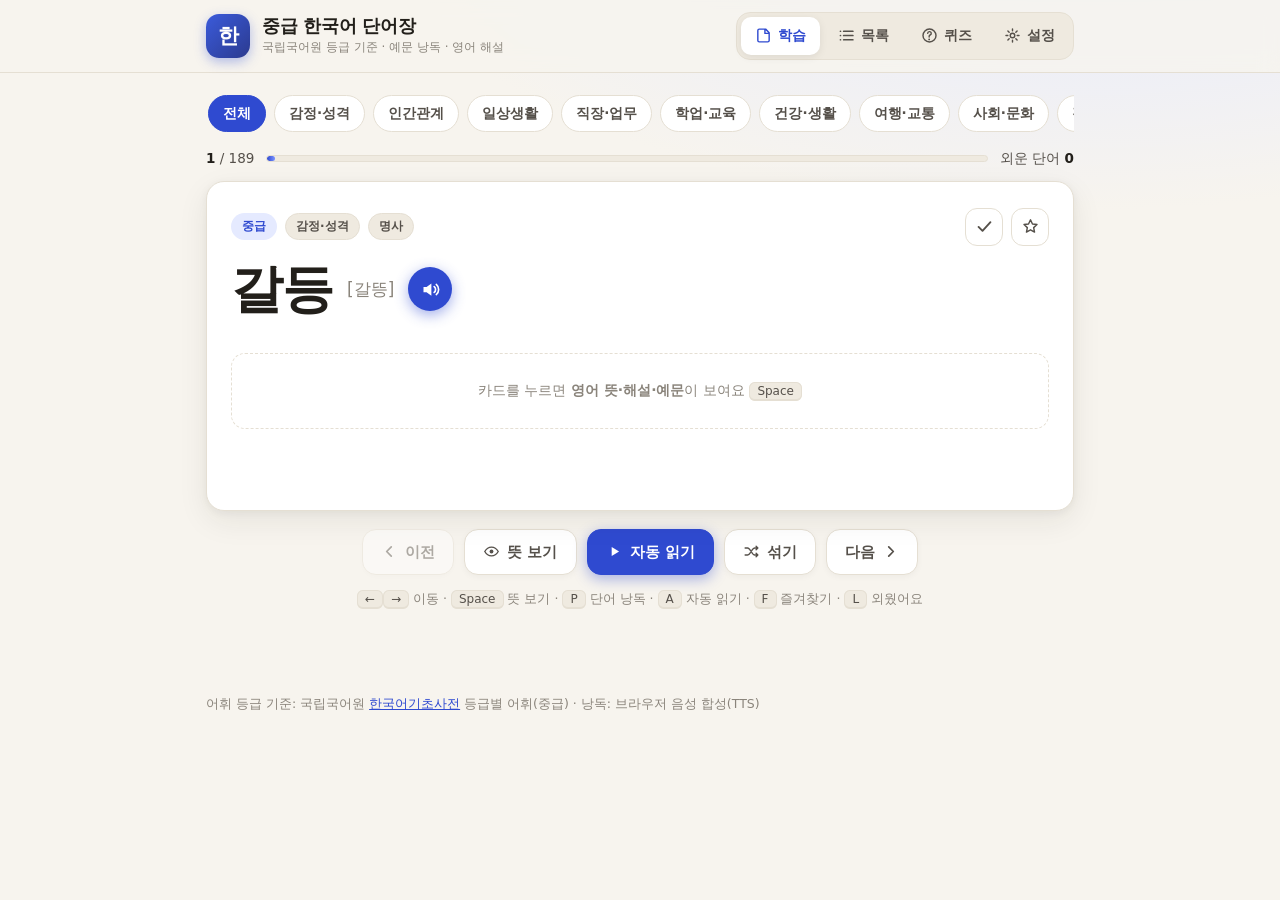
==== index.html @ 9f854114 "중급 한국어 단어장 앱 초기 구현 국립국어원 한국어기초사전 등급별 어휘(중급) 기준으로 선별한 189개 단어를 예문과 함께 한국어로 낭독하고 영어로 뜻과 문장을 설명해 주는 정적 " ====
<!DOCTYPE html>
<html lang="ko">
<head>
<meta charset="UTF-8">
<meta name="viewport" content="width=device-width, initial-scale=1.0, viewport-fit=cover">
<title>중급 한국어 단어장 · Intermediate Korean Vocabulary</title>
<meta name="description" content="국립국어원 한국어기초사전 등급 기준 중급 어휘를 예문과 함께 한국어로 읽어 주고, 영어로 뜻과 문장을 설명해 주는 학습 앱">
<meta name="theme-color" content="#2f4ad0">
<link rel="icon" type="image/svg+xml" href="assets/icon.svg">
<link rel="manifest" href="manifest.webmanifest">
<link rel="stylesheet" href="css/style.css">
</head>
<body>

<header class="app-header">
  <div class="header-inner">
    <div class="brand">
      <div class="brand-mark" aria-hidden="true">한</div>
      <div class="brand-text">
        <h1>중급 한국어 단어장</h1>
        <p class="tagline">국립국어원 등급 기준 · 예문 낭독 · 영어 해설</p>
      </div>
    </div>
    <nav class="tabs" role="tablist" aria-label="화면 선택">
      <button class="tab is-active" data-view="study" role="tab" aria-selected="true">
        <svg viewBox="0 0 24 24" aria-hidden="true"><path d="M4 5a2 2 0 0 1 2-2h9l5 5v11a2 2 0 0 1-2 2H6a2 2 0 0 1-2-2V5zm10-1v5h5" fill="none" stroke="currentColor" stroke-width="2" stroke-linejoin="round"/></svg>
        <span>학습</span>
      </button>
      <button class="tab" data-view="list" role="tab" aria-selected="false">
        <svg viewBox="0 0 24 24" aria-hidden="true"><path d="M8 6h13M8 12h13M8 18h13M3.5 6h.01M3.5 12h.01M3.5 18h.01" fill="none" stroke="currentColor" stroke-width="2.4" stroke-linecap="round"/></svg>
        <span>목록</span>
      </button>
      <button class="tab" data-view="quiz" role="tab" aria-selected="false">
        <svg viewBox="0 0 24 24" aria-hidden="true"><path d="M9.5 9a2.5 2.5 0 1 1 3.4 2.33c-.9.35-1.4 1-1.4 1.92V14" fill="none" stroke="currentColor" stroke-width="2" stroke-linecap="round"/><circle cx="11.5" cy="17.5" r="1.3" fill="currentColor"/><circle cx="12" cy="12" r="9.2" fill="none" stroke="currentColor" stroke-width="2"/></svg>
        <span>퀴즈</span>
      </button>
      <button class="tab" data-view="settings" role="tab" aria-selected="false">
        <svg viewBox="0 0 24 24" aria-hidden="true"><circle cx="12" cy="12" r="3.2" fill="none" stroke="currentColor" stroke-width="2"/><path d="M12 2.8v2.6M12 18.6v2.6M2.8 12h2.6M18.6 12h2.6M5.5 5.5l1.8 1.8M16.7 16.7l1.8 1.8M18.5 5.5l-1.8 1.8M7.3 16.7l-1.8 1.8" stroke="currentColor" stroke-width="2" stroke-linecap="round"/></svg>
        <span>설정</span>
      </button>
    </nav>
  </div>
</header>

<div id="tts-banner" class="notice" hidden>
  ⚠️ 이 브라우저는 음성 합성(TTS)을 지원하지 않아 낭독 기능을 쓸 수 없습니다. 최신 Chrome, Edge, Safari를 권장합니다.
</div>

<main>
  <section id="view-study" class="view" aria-label="학습"></section>
  <section id="view-list" class="view" hidden aria-label="단어 목록"></section>
  <section id="view-quiz" class="view" hidden aria-label="퀴즈"></section>
  <section id="view-settings" class="view" hidden aria-label="설정"></section>
</main>

<footer class="app-footer">
  <p>어휘 등급 기준: 국립국어원 <a href="https://krdict.korean.go.kr" target="_blank" rel="noopener">한국어기초사전</a> 등급별 어휘(중급) · 낭독: 브라우저 음성 합성(TTS)</p>
</footer>

<script src="data/words.js"></script>
<script src="data/words.extra.js"></script>
<script src="js/app.js"></script>
</body>
</html>
---- css/style.css ----
/* =============================================================
   중급 한국어 단어장 — 스타일
   ============================================================= */

:root {
  --bg: #f7f4ee;
  --bg-soft: #efeae0;
  --card: #ffffff;
  --ink: #221f1a;
  --ink-soft: #55504a;
  --muted: #8a847b;
  --line: #e5dfd3;
  --primary: #2f4ad0;
  --primary-soft: #e5eaff;
  --primary-ink: #ffffff;
  --accent: #d6455c;
  --accent-soft: #fde8ec;
  --good: #2b8a4b;
  --good-soft: #e2f4e8;
  --warn-soft: #fff3d6;
  --shadow: 0 10px 30px rgba(40, 34, 20, .08), 0 2px 8px rgba(40, 34, 20, .05);
  --radius: 18px;
  --speak-hl: #fff1c9;
}

@media (prefers-color-scheme: dark) {
  :root {
    --bg: #15171c;
    --bg-soft: #1b1e25;
    --card: #21252e;
    --ink: #edeae4;
    --ink-soft: #c4bfb6;
    --muted: #8d8880;
    --line: #323744;
    --primary: #7b93ff;
    --primary-soft: #2a3252;
    --primary-ink: #10131b;
    --accent: #ff7e93;
    --accent-soft: #48242c;
    --good: #5fce85;
    --good-soft: #1f3a2a;
    --warn-soft: #3d3420;
    --shadow: 0 10px 30px rgba(0, 0, 0, .45);
    --speak-hl: #4a3d1d;
  }
}

* { box-sizing: border-box; }

html { -webkit-text-size-adjust: 100%; }

body {
  margin: 0;
  font-family: "Noto Sans KR", "Apple SD Gothic Neo", "Malgun Gothic", "Pretendard", system-ui, -apple-system, sans-serif;
  background:
    radial-gradient(1200px 500px at 85% -10%, var(--primary-soft), transparent 60%),
    var(--bg);
  color: var(--ink);
  line-height: 1.55;
  min-height: 100dvh;
}

button {
  font: inherit;
  color: inherit;
  background: none;
  border: none;
  cursor: pointer;
  -webkit-tap-highlight-color: transparent;
}
button:focus-visible, .chip:focus-visible, .tab:focus-visible {
  outline: 3px solid color-mix(in srgb, var(--primary) 55%, transparent);
  outline-offset: 2px;
  border-radius: 10px;
}

a { color: var(--primary); }

/* ---------- 헤더 ---------- */
.app-header {
  position: sticky;
  top: 0;
  z-index: 20;
  backdrop-filter: blur(10px);
  background: color-mix(in srgb, var(--bg) 82%, transparent);
  border-bottom: 1px solid var(--line);
}
.header-inner {
  max-width: 900px;
  margin: 0 auto;
  padding: 12px 16px;
  display: flex;
  align-items: center;
  justify-content: space-between;
  gap: 12px;
  flex-wrap: wrap;
}
.brand { display: flex; align-items: center; gap: 12px; }
.brand-mark {
  width: 44px; height: 44px;
  border-radius: 13px;
  display: grid; place-items: center;
  font-weight: 900; font-size: 21px;
  color: #fff;
  background: linear-gradient(135deg, #3b5bdb, #2b3a8f);
  box-shadow: 0 4px 12px rgba(47, 74, 208, .35);
}
.brand-text h1 { margin: 0; font-size: 18px; line-height: 1.2; letter-spacing: -.3px; }
.tagline { margin: 2px 0 0; font-size: 12px; color: var(--muted); }

.tabs {
  display: flex;
  gap: 4px;
  background: var(--bg-soft);
  border: 1px solid var(--line);
  border-radius: 14px;
  padding: 4px;
}
.tab {
  display: flex; align-items: center; gap: 6px;
  padding: 8px 14px;
  border-radius: 10px;
  font-weight: 700; font-size: 14px;
  color: var(--ink-soft);
  transition: background .15s, color .15s;
}
.tab svg { width: 17px; height: 17px; }
.tab:hover { color: var(--ink); }
.tab.is-active { background: var(--card); color: var(--primary); box-shadow: 0 2px 8px rgba(0,0,0,.08); }

/* ---------- 공통 레이아웃 ---------- */
main {
  max-width: 900px;
  margin: 0 auto;
  padding: 20px 16px 60px;
}
.view { animation: fadein .18s ease; }
@keyframes fadein { from { opacity: 0; transform: translateY(4px); } to { opacity: 1; transform: none; } }

.notice {
  max-width: 900px;
  margin: 12px auto 0;
  padding: 10px 16px;
  border-radius: 12px;
  background: var(--warn-soft);
  border: 1px solid var(--line);
  font-size: 14px;
}

.app-footer {
  max-width: 900px;
  margin: 0 auto;
  padding: 0 16px 40px;
  color: var(--muted);
  font-size: 12.5px;
}

/* ---------- 필터 칩 ---------- */
.filter-row {
  display: flex;
  gap: 8px;
  overflow-x: auto;
  padding: 2px 2px 10px;
  scrollbar-width: none;
}
.filter-row::-webkit-scrollbar { display: none; }
.chip {
  flex: 0 0 auto;
  padding: 7px 14px;
  border-radius: 999px;
  border: 1px solid var(--line);
  background: var(--card);
  font-size: 13.5px;
  font-weight: 600;
  color: var(--ink-soft);
  transition: all .15s;
}
.chip:hover { border-color: var(--primary); color: var(--primary); }
.chip.is-active { background: var(--primary); border-color: var(--primary); color: var(--primary-ink); }
.chip.is-toggle.is-active { background: var(--accent); border-color: var(--accent); color: #fff; }

/* ---------- 진행 표시 ---------- */
.progress-row {
  display: flex;
  align-items: center;
  justify-content: space-between;
  gap: 12px;
  margin: 6px 0 12px;
  font-size: 13.5px;
  color: var(--ink-soft);
}
.progress-row b { color: var(--ink); }
.pbar {
  flex: 1;
  height: 7px;
  border-radius: 99px;
  background: var(--bg-soft);
  border: 1px solid var(--line);
  overflow: hidden;
}
.pbar > i {
  display: block;
  height: 100%;
  background: linear-gradient(90deg, var(--primary), #7b93ff);
  border-radius: 99px;
  transition: width .25s ease;
}

/* ---------- 학습 카드 ---------- */
.card {
  position: relative;
  background: var(--card);
  border: 1px solid var(--line);
  border-radius: var(--radius);
  box-shadow: var(--shadow);
  padding: 26px 24px 22px;
  min-height: 330px;
  cursor: pointer;
}
.card-top {
  display: flex;
  align-items: center;
  gap: 8px;
  flex-wrap: wrap;
  margin-bottom: 14px;
}
.badge {
  font-size: 12px;
  font-weight: 700;
  padding: 3px 10px;
  border-radius: 999px;
  border: 1px solid var(--line);
  color: var(--ink-soft);
  background: var(--bg-soft);
}
.badge.level { background: var(--primary-soft); color: var(--primary); border-color: transparent; }
.card-top .spacer { flex: 1; }

.icon-btn {
  width: 38px; height: 38px;
  border-radius: 12px;
  display: grid; place-items: center;
  border: 1px solid var(--line);
  background: var(--card);
  color: var(--ink-soft);
  transition: all .15s;
}
.icon-btn:hover { border-color: var(--primary); color: var(--primary); }
.icon-btn svg { width: 19px; height: 19px; }
.icon-btn.is-on { background: var(--accent-soft); border-color: var(--accent); color: var(--accent); }
.icon-btn.good.is-on { background: var(--good-soft); border-color: var(--good); color: var(--good); }

.word-line {
  display: flex;
  align-items: center;
  gap: 14px;
  flex-wrap: wrap;
}
.word {
  margin: 0;
  font-size: clamp(38px, 8vw, 52px);
  font-weight: 900;
  letter-spacing: -1px;
  line-height: 1.15;
}
.word.speaking, .ex-ko.speaking, .meaning.speaking, .def-en.speaking, .ex-en.speaking { background: var(--speak-hl); border-radius: 8px; box-shadow: 0 0 0 6px var(--speak-hl); }
.pron { font-size: 17px; color: var(--muted); font-weight: 500; }
.speak-btn {
  width: 44px; height: 44px;
  border-radius: 999px;
  display: grid; place-items: center;
  background: var(--primary);
  color: var(--primary-ink);
  box-shadow: 0 4px 14px color-mix(in srgb, var(--primary) 45%, transparent);
  transition: transform .12s, filter .15s;
}
.speak-btn:hover { filter: brightness(1.08); }
.speak-btn:active { transform: scale(.93); }
.speak-btn svg { width: 21px; height: 21px; }
.speak-btn.small { width: 32px; height: 32px; border-radius: 10px; background: var(--primary-soft); color: var(--primary); box-shadow: none; }
.speak-btn.small svg { width: 16px; height: 16px; }

.reveal-hint {
  margin-top: 34px;
  text-align: center;
  color: var(--muted);
  font-size: 14px;
  border: 1.5px dashed var(--line);
  border-radius: 14px;
  padding: 26px 14px;
}

.card-back { margin-top: 18px; }
.meaning {
  display: inline-block;
  font-size: clamp(21px, 4.6vw, 27px);
  font-weight: 800;
  color: var(--primary);
  letter-spacing: -.3px;
}
.defs { margin: 10px 0 0; }
.def-en { font-size: 15.5px; color: var(--ink-soft); display: inline-block; }
.def-ko { margin-top: 4px; font-size: 14px; color: var(--muted); }
.def-ko::before { content: "뜻풀이 · "; font-weight: 700; }

.examples {
  margin-top: 16px;
  border-top: 1px solid var(--line);
  padding-top: 14px;
  display: grid;
  gap: 12px;
}
.ex { display: grid; grid-template-columns: auto 1fr; gap: 10px; align-items: start; }
.ex-body { min-width: 0; }
.ex-ko { font-size: 17px; font-weight: 600; display: inline-block; }
.ex-en { display: block; font-size: 14px; color: var(--muted); margin-top: 2px; }

/* ---------- 학습 컨트롤 ---------- */
.controls {
  display: flex;
  align-items: center;
  justify-content: center;
  gap: 10px;
  margin-top: 18px;
  flex-wrap: wrap;
}
.ctrl-btn {
  display: flex;
  align-items: center;
  gap: 7px;
  padding: 11px 18px;
  border-radius: 14px;
  border: 1px solid var(--line);
  background: var(--card);
  font-weight: 700;
  font-size: 14.5px;
  color: var(--ink-soft);
  box-shadow: 0 2px 6px rgba(0,0,0,.04);
  transition: all .15s;
}
.ctrl-btn:hover { border-color: var(--primary); color: var(--primary); }
.ctrl-btn svg { width: 17px; height: 17px; }
.ctrl-btn.primary {
  background: var(--primary);
  border-color: var(--primary);
  color: var(--primary-ink);
  box-shadow: 0 4px 14px color-mix(in srgb, var(--primary) 40%, transparent);
}
.ctrl-btn.primary:hover { filter: brightness(1.07); color: var(--primary-ink); }
.ctrl-btn.playing { background: var(--accent); border-color: var(--accent); color: #fff; }
.ctrl-btn:disabled { opacity: .45; cursor: default; }
.ctrl-btn:disabled:hover { border-color: var(--line); color: var(--ink-soft); }

.empty {
  text-align: center;
  padding: 60px 20px;
  color: var(--muted);
  background: var(--card);
  border: 1.5px dashed var(--line);
  border-radius: var(--radius);
}
.empty b { color: var(--ink); }

kbd {
  font-family: inherit;
  font-size: 12px;
  padding: 1px 7px;
  border-radius: 6px;
  border: 1px solid var(--line);
  border-bottom-width: 2px;
  background: var(--bg-soft);
  color: var(--ink-soft);
}
.kbd-hint { text-align: center; margin-top: 14px; font-size: 12.5px; color: var(--muted); }

/* ---------- 목록 ---------- */
.list-tools {
  display: flex;
  gap: 10px;
  margin-bottom: 12px;
  flex-wrap: wrap;
}
.search-box {
  flex: 1;
  min-width: 200px;
  display: flex;
  align-items: center;
  gap: 8px;
  background: var(--card);
  border: 1px solid var(--line);
  border-radius: 13px;
  padding: 9px 14px;
}
.search-box svg { width: 17px; height: 17px; color: var(--muted); flex: 0 0 auto; }
.search-box input {
  border: none; outline: none; background: none;
  font: inherit; color: var(--ink);
  width: 100%;
}
select.cat-select {
  font: inherit;
  font-weight: 600;
  color: var(--ink);
  background: var(--card);
  border: 1px solid var(--line);
  border-radius: 13px;
  padding: 9px 12px;
}
.count-note { font-size: 13px; color: var(--muted); margin: 0 0 8px 2px; }

.word-list { display: grid; gap: 8px; }
.row {
  display: flex;
  align-items: center;
  gap: 12px;
  background: var(--card);
  border: 1px solid var(--line);
  border-radius: 14px;
  padding: 11px 14px;
  cursor: pointer;
  transition: border-color .15s, transform .12s;
}
.row:hover { border-color: var(--primary); }
.row-main { flex: 1; min-width: 0; }
.row-word { font-size: 17px; font-weight: 800; display: flex; align-items: baseline; gap: 8px; flex-wrap: wrap; }
.row-word .pron { font-size: 13px; }
.row-word .pos-tag { font-size: 11.5px; color: var(--muted); font-weight: 600; border: 1px solid var(--line); padding: 1px 7px; border-radius: 99px; }
.row-en { font-size: 13.5px; color: var(--ink-soft); overflow: hidden; text-overflow: ellipsis; white-space: nowrap; }
.row-flags { display: flex; gap: 4px; align-items: center; color: var(--muted); }
.row-flags .flag { width: 20px; height: 20px; }
.flag.fav { color: var(--accent); }
.flag.done { color: var(--good); }

/* ---------- 퀴즈 ---------- */
.quiz-setup, .quiz-run, .quiz-end {
  background: var(--card);
  border: 1px solid var(--line);
  border-radius: var(--radius);
  box-shadow: var(--shadow);
  padding: 26px 24px;
}
.quiz-setup h2, .quiz-end h2 { margin: 0 0 6px; font-size: 22px; }
.quiz-setup p.sub { margin: 0 0 18px; color: var(--muted); font-size: 14px; }
.quiz-types { display: grid; gap: 10px; grid-template-columns: repeat(auto-fit, minmax(210px, 1fr)); }
.quiz-type {
  text-align: left;
  border: 1.5px solid var(--line);
  border-radius: 14px;
  padding: 16px;
  transition: all .15s;
  background: var(--bg-soft);
}
.quiz-type:hover { border-color: var(--primary); background: var(--card); }
.quiz-type b { display: flex; align-items: center; gap: 8px; font-size: 16px; }
.quiz-type b svg { width: 19px; height: 19px; color: var(--primary); }
.quiz-type span { display: block; margin-top: 4px; font-size: 13px; color: var(--muted); }
.quiz-note { margin-top: 14px; font-size: 13px; color: var(--muted); }

.quiz-head { display: flex; align-items: center; justify-content: space-between; margin-bottom: 16px; font-size: 14px; color: var(--muted); font-weight: 600; }
.quiz-q { text-align: center; padding: 8px 0 20px; }
.quiz-q .word { font-size: clamp(32px, 7vw, 44px); }
.quiz-q .prompt-en { font-size: clamp(20px, 5vw, 26px); font-weight: 800; color: var(--primary); }
.quiz-q .speak-btn { margin: 6px auto 0; }
.quiz-q .listen-hint { color: var(--muted); font-size: 14px; margin-top: 8px; }
.quiz-opts { display: grid; gap: 10px; }
.quiz-opt {
  text-align: left;
  border: 1.5px solid var(--line);
  background: var(--bg-soft);
  border-radius: 13px;
  padding: 13px 16px;
  font-size: 15.5px;
  font-weight: 600;
  transition: all .13s;
}
.quiz-opt:hover:not(:disabled) { border-color: var(--primary); background: var(--card); }
.quiz-opt.correct { border-color: var(--good); background: var(--good-soft); color: var(--good); }
.quiz-opt.wrong { border-color: var(--accent); background: var(--accent-soft); color: var(--accent); }
.quiz-opt:disabled { cursor: default; }
.quiz-after { margin-top: 16px; display: flex; align-items: center; justify-content: space-between; gap: 10px; flex-wrap: wrap; }
.quiz-after .info { font-size: 14px; color: var(--ink-soft); }
.quiz-end .score { font-size: 44px; font-weight: 900; color: var(--primary); margin: 6px 0 2px; }
.quiz-end ul.wrong-list { margin: 12px 0 0; padding: 0 0 0 2px; list-style: none; display: grid; gap: 6px; }
.quiz-end ul.wrong-list li { font-size: 14.5px; }
.quiz-end ul.wrong-list b { font-size: 16px; margin-right: 6px; }
.quiz-end .actions { margin-top: 20px; display: flex; gap: 10px; flex-wrap: wrap; }

/* ---------- 설정 ---------- */
.settings-grid { display: grid; gap: 14px; }
.setting-card {
  background: var(--card);
  border: 1px solid var(--line);
  border-radius: var(--radius);
  padding: 20px;
}
.setting-card h3 { margin: 0 0 4px; font-size: 16.5px; }
.setting-card p.hint { margin: 0 0 14px; font-size: 13px; color: var(--muted); }
.setting-row {
  display: flex;
  align-items: center;
  justify-content: space-between;
  gap: 14px;
  padding: 9px 0;
  font-size: 14.5px;
}
.setting-row + .setting-row { border-top: 1px solid var(--line); }
.setting-row label.grow { flex: 1; }
.setting-row select, .setting-row input[type="range"] {
  font: inherit;
  max-width: 55%;
  background: var(--bg-soft);
  color: var(--ink);
  border: 1px solid var(--line);
  border-radius: 10px;
  padding: 7px 10px;
}
.setting-row input[type="range"] { accent-color: var(--primary); padding: 0; border: none; background: none; }
.rate-val { font-weight: 700; color: var(--primary); min-width: 44px; text-align: right; }

.switch { position: relative; width: 46px; height: 26px; flex: 0 0 auto; }
.switch input { position: absolute; opacity: 0; inset: 0; margin: 0; cursor: pointer; }
.switch i {
  position: absolute; inset: 0;
  border-radius: 99px;
  background: var(--bg-soft);
  border: 1px solid var(--line);
  transition: background .18s;
  pointer-events: none;
}
.switch i::after {
  content: "";
  position: absolute;
  top: 2px; left: 2px;
  width: 20px; height: 20px;
  border-radius: 99px;
  background: #fff;
  box-shadow: 0 1px 4px rgba(0,0,0,.25);
  transition: transform .18s;
}
.switch input:checked + i { background: var(--primary); border-color: var(--primary); }
.switch input:checked + i::after { transform: translateX(20px); }

.danger-btn {
  border: 1px solid var(--accent);
  color: var(--accent);
  border-radius: 11px;
  padding: 8px 14px;
  font-weight: 700;
  font-size: 13.5px;
}
.danger-btn:hover { background: var(--accent-soft); }
.stat-chips { display: flex; gap: 8px; flex-wrap: wrap; margin-top: 6px; }
.stat-chip { background: var(--bg-soft); border: 1px solid var(--line); border-radius: 10px; padding: 8px 14px; font-size: 13.5px; }
.stat-chip b { color: var(--primary); font-size: 16px; }

/* ---------- 모바일 ---------- */
@media (max-width: 640px) {
  /* backdrop-filter는 fixed 자손의 기준 블록을 만들므로,
     탭바를 화면 하단에 고정하려면 모바일에서는 헤더 블러를 끈다 */
  .app-header {
    backdrop-filter: none;
    -webkit-backdrop-filter: none;
    background: color-mix(in srgb, var(--bg) 96%, transparent);
  }
  .header-inner { padding: 10px 12px; }
  .brand-text h1 { font-size: 16px; }
  .tagline { display: none; }
  .tabs {
    position: fixed;
    left: 12px; right: 12px; bottom: 12px;
    z-index: 30;
    justify-content: space-around;
    background: color-mix(in srgb, var(--card) 92%, transparent);
    backdrop-filter: blur(12px);
    box-shadow: var(--shadow);
  }
  .tab { flex-direction: column; gap: 2px; font-size: 11px; padding: 7px 10px; flex: 1; }
  .tab svg { width: 20px; height: 20px; }
  main { padding-bottom: 110px; }
  .app-footer { padding-bottom: 110px; }
  .card { padding: 20px 18px 18px; min-height: 300px; }
  .controls { gap: 6px; }
  .ctrl-btn { padding: 9px 11px; font-size: 13px; }
  .ctrl-btn svg { width: 15px; height: 15px; }
  .kbd-hint { display: none; }
}
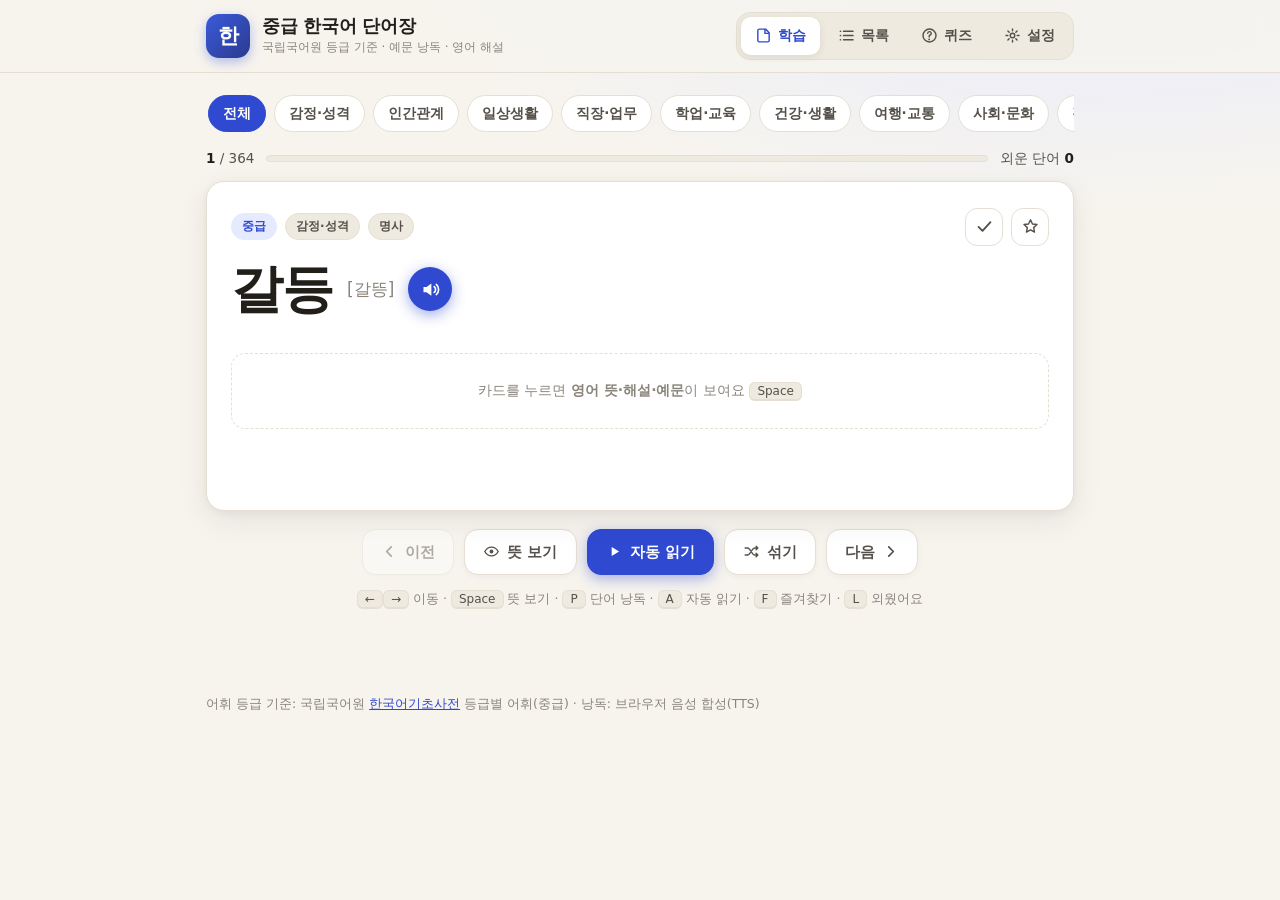
==== commit d4155c4c: "어휘 2차 확장(+175개, 총 364개)·오프라인 지원·주제별 진행률 추가 - data/words2.js: 중급 어휘 175개 추가 (전 주제 균형, 발음·품사·영어   해설·한" ====
--- a/index.html
+++ b/index.html
@@ -58,6 +58,7 @@
 </footer>
 
 <script src="data/words.js"></script>
+<script src="data/words2.js"></script>
 <script src="data/words.extra.js"></script>
 <script src="js/app.js"></script>
 </body>
--- a/css/style.css
+++ b/css/style.css
@@ -539,6 +539,17 @@
 }
 .switch input:checked + i { background: var(--primary); border-color: var(--primary); }
 .switch input:checked + i::after { transform: translateX(20px); }
+
+.cat-progress { margin-top: 14px; display: grid; gap: 7px; }
+.cat-progress-row {
+  display: grid;
+  grid-template-columns: 92px 1fr 52px;
+  align-items: center;
+  gap: 10px;
+  font-size: 13px;
+}
+.cat-progress-row .cat-name { color: var(--ink-soft); white-space: nowrap; overflow: hidden; text-overflow: ellipsis; }
+.cat-progress-row .cat-count { text-align: right; color: var(--muted); font-variant-numeric: tabular-nums; }
 
 .danger-btn {
   border: 1px solid var(--accent);
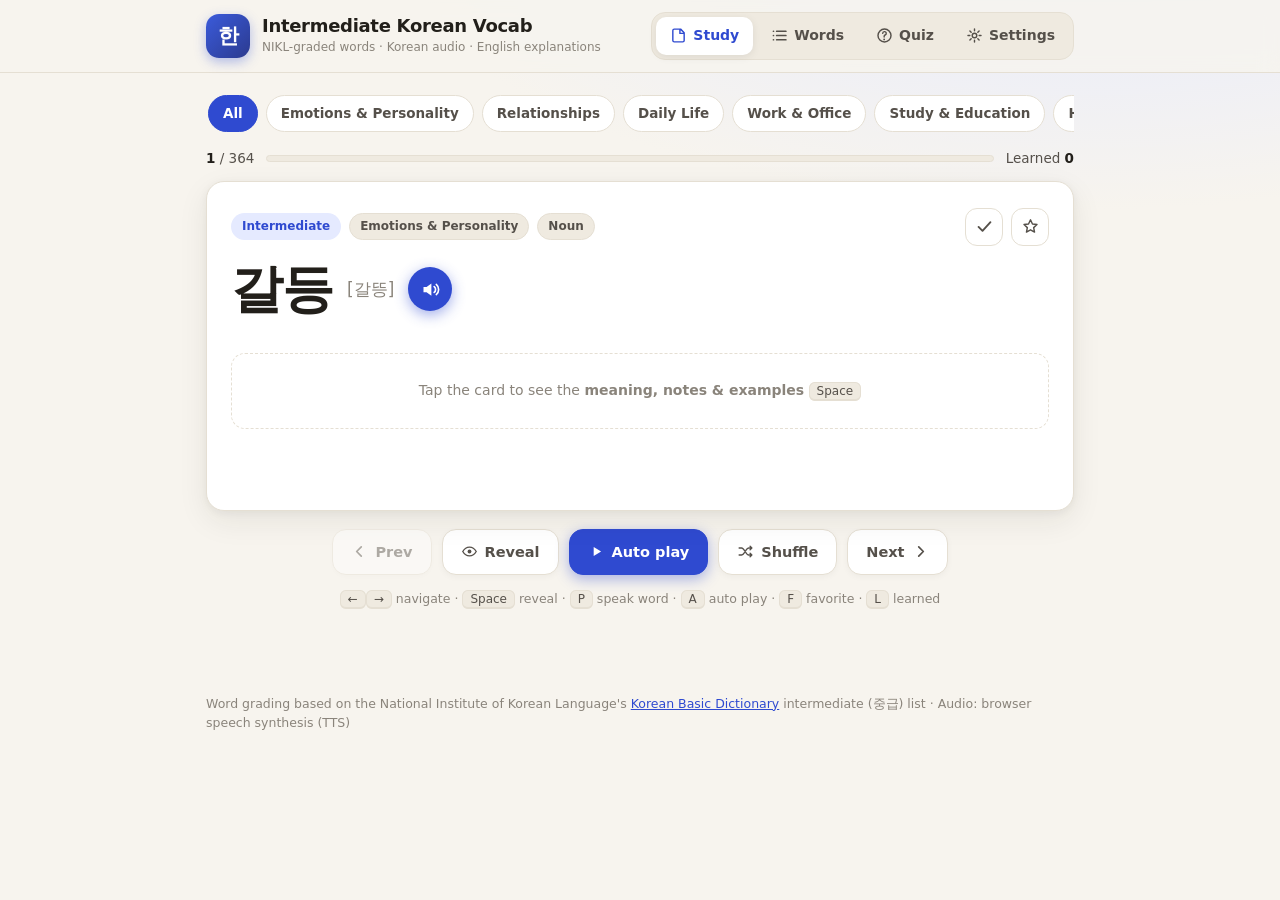
==== commit 33d03102: "UI를 영어로 전환 (한국어는 학습 콘텐츠에만 유지) 영어권 학습자를 위해 메뉴·버튼·안내문·설정 등 모든 UI 텍스트를 영어로 변경. 단어·발음·예문·한국어 뜻풀이는 그대로 한국" ====
--- a/index.html
+++ b/index.html
@@ -1,12 +1,17 @@
 <!DOCTYPE html>
-<html lang="ko">
+<html lang="en">
 <head>
 <meta charset="UTF-8">
 <meta name="viewport" content="width=device-width, initial-scale=1.0, viewport-fit=cover">
-<title>중급 한국어 단어장 · Intermediate Korean Vocabulary</title>
-<meta name="description" content="국립국어원 한국어기초사전 등급 기준 중급 어휘를 예문과 함께 한국어로 읽어 주고, 영어로 뜻과 문장을 설명해 주는 학습 앱">
+<title>Intermediate Korean Vocabulary · 중급 한국어 단어장</title>
+<meta name="description" content="Learn intermediate Korean words (NIKL-graded) with example sentences, native-style Korean audio, and English explanations.">
 <meta name="theme-color" content="#2f4ad0">
 <link rel="icon" type="image/svg+xml" href="assets/icon.svg">
+<link rel="apple-touch-icon" href="assets/apple-touch-icon.png">
+<meta name="mobile-web-app-capable" content="yes">
+<meta name="apple-mobile-web-app-capable" content="yes">
+<meta name="apple-mobile-web-app-status-bar-style" content="default">
+<meta name="apple-mobile-web-app-title" content="Korean Vocab">
 <link rel="manifest" href="manifest.webmanifest">
 <link rel="stylesheet" href="css/style.css">
 </head>
@@ -17,44 +22,44 @@
     <div class="brand">
       <div class="brand-mark" aria-hidden="true">한</div>
       <div class="brand-text">
-        <h1>중급 한국어 단어장</h1>
-        <p class="tagline">국립국어원 등급 기준 · 예문 낭독 · 영어 해설</p>
+        <h1>Intermediate Korean Vocab</h1>
+        <p class="tagline">NIKL-graded words · Korean audio · English explanations</p>
       </div>
     </div>
-    <nav class="tabs" role="tablist" aria-label="화면 선택">
+    <nav class="tabs" role="tablist" aria-label="Views">
       <button class="tab is-active" data-view="study" role="tab" aria-selected="true">
         <svg viewBox="0 0 24 24" aria-hidden="true"><path d="M4 5a2 2 0 0 1 2-2h9l5 5v11a2 2 0 0 1-2 2H6a2 2 0 0 1-2-2V5zm10-1v5h5" fill="none" stroke="currentColor" stroke-width="2" stroke-linejoin="round"/></svg>
-        <span>학습</span>
+        <span>Study</span>
       </button>
       <button class="tab" data-view="list" role="tab" aria-selected="false">
         <svg viewBox="0 0 24 24" aria-hidden="true"><path d="M8 6h13M8 12h13M8 18h13M3.5 6h.01M3.5 12h.01M3.5 18h.01" fill="none" stroke="currentColor" stroke-width="2.4" stroke-linecap="round"/></svg>
-        <span>목록</span>
+        <span>Words</span>
       </button>
       <button class="tab" data-view="quiz" role="tab" aria-selected="false">
         <svg viewBox="0 0 24 24" aria-hidden="true"><path d="M9.5 9a2.5 2.5 0 1 1 3.4 2.33c-.9.35-1.4 1-1.4 1.92V14" fill="none" stroke="currentColor" stroke-width="2" stroke-linecap="round"/><circle cx="11.5" cy="17.5" r="1.3" fill="currentColor"/><circle cx="12" cy="12" r="9.2" fill="none" stroke="currentColor" stroke-width="2"/></svg>
-        <span>퀴즈</span>
+        <span>Quiz</span>
       </button>
       <button class="tab" data-view="settings" role="tab" aria-selected="false">
         <svg viewBox="0 0 24 24" aria-hidden="true"><circle cx="12" cy="12" r="3.2" fill="none" stroke="currentColor" stroke-width="2"/><path d="M12 2.8v2.6M12 18.6v2.6M2.8 12h2.6M18.6 12h2.6M5.5 5.5l1.8 1.8M16.7 16.7l1.8 1.8M18.5 5.5l-1.8 1.8M7.3 16.7l-1.8 1.8" stroke="currentColor" stroke-width="2" stroke-linecap="round"/></svg>
-        <span>설정</span>
+        <span>Settings</span>
       </button>
     </nav>
   </div>
 </header>
 
 <div id="tts-banner" class="notice" hidden>
-  ⚠️ 이 브라우저는 음성 합성(TTS)을 지원하지 않아 낭독 기능을 쓸 수 없습니다. 최신 Chrome, Edge, Safari를 권장합니다.
+  ⚠️ This browser does not support speech synthesis (TTS), so audio playback is unavailable. We recommend the latest Chrome, Edge, or Safari.
 </div>
 
 <main>
-  <section id="view-study" class="view" aria-label="학습"></section>
-  <section id="view-list" class="view" hidden aria-label="단어 목록"></section>
-  <section id="view-quiz" class="view" hidden aria-label="퀴즈"></section>
-  <section id="view-settings" class="view" hidden aria-label="설정"></section>
+  <section id="view-study" class="view" aria-label="Study"></section>
+  <section id="view-list" class="view" hidden aria-label="Word list"></section>
+  <section id="view-quiz" class="view" hidden aria-label="Quiz"></section>
+  <section id="view-settings" class="view" hidden aria-label="Settings"></section>
 </main>
 
 <footer class="app-footer">
-  <p>어휘 등급 기준: 국립국어원 <a href="https://krdict.korean.go.kr" target="_blank" rel="noopener">한국어기초사전</a> 등급별 어휘(중급) · 낭독: 브라우저 음성 합성(TTS)</p>
+  <p>Word grading based on the National Institute of Korean Language's <a href="https://krdict.korean.go.kr" target="_blank" rel="noopener">Korean Basic Dictionary</a> intermediate (중급) list · Audio: browser speech synthesis (TTS)</p>
 </footer>
 
 <script src="data/words.js"></script>
--- a/css/style.css
+++ b/css/style.css
@@ -301,7 +301,7 @@
 .defs { margin: 10px 0 0; }
 .def-en { font-size: 15.5px; color: var(--ink-soft); display: inline-block; }
 .def-ko { margin-top: 4px; font-size: 14px; color: var(--muted); }
-.def-ko::before { content: "뜻풀이 · "; font-weight: 700; }
+.def-ko::before { content: "Korean definition · "; font-weight: 700; }
 
 .examples {
   margin-top: 16px;
